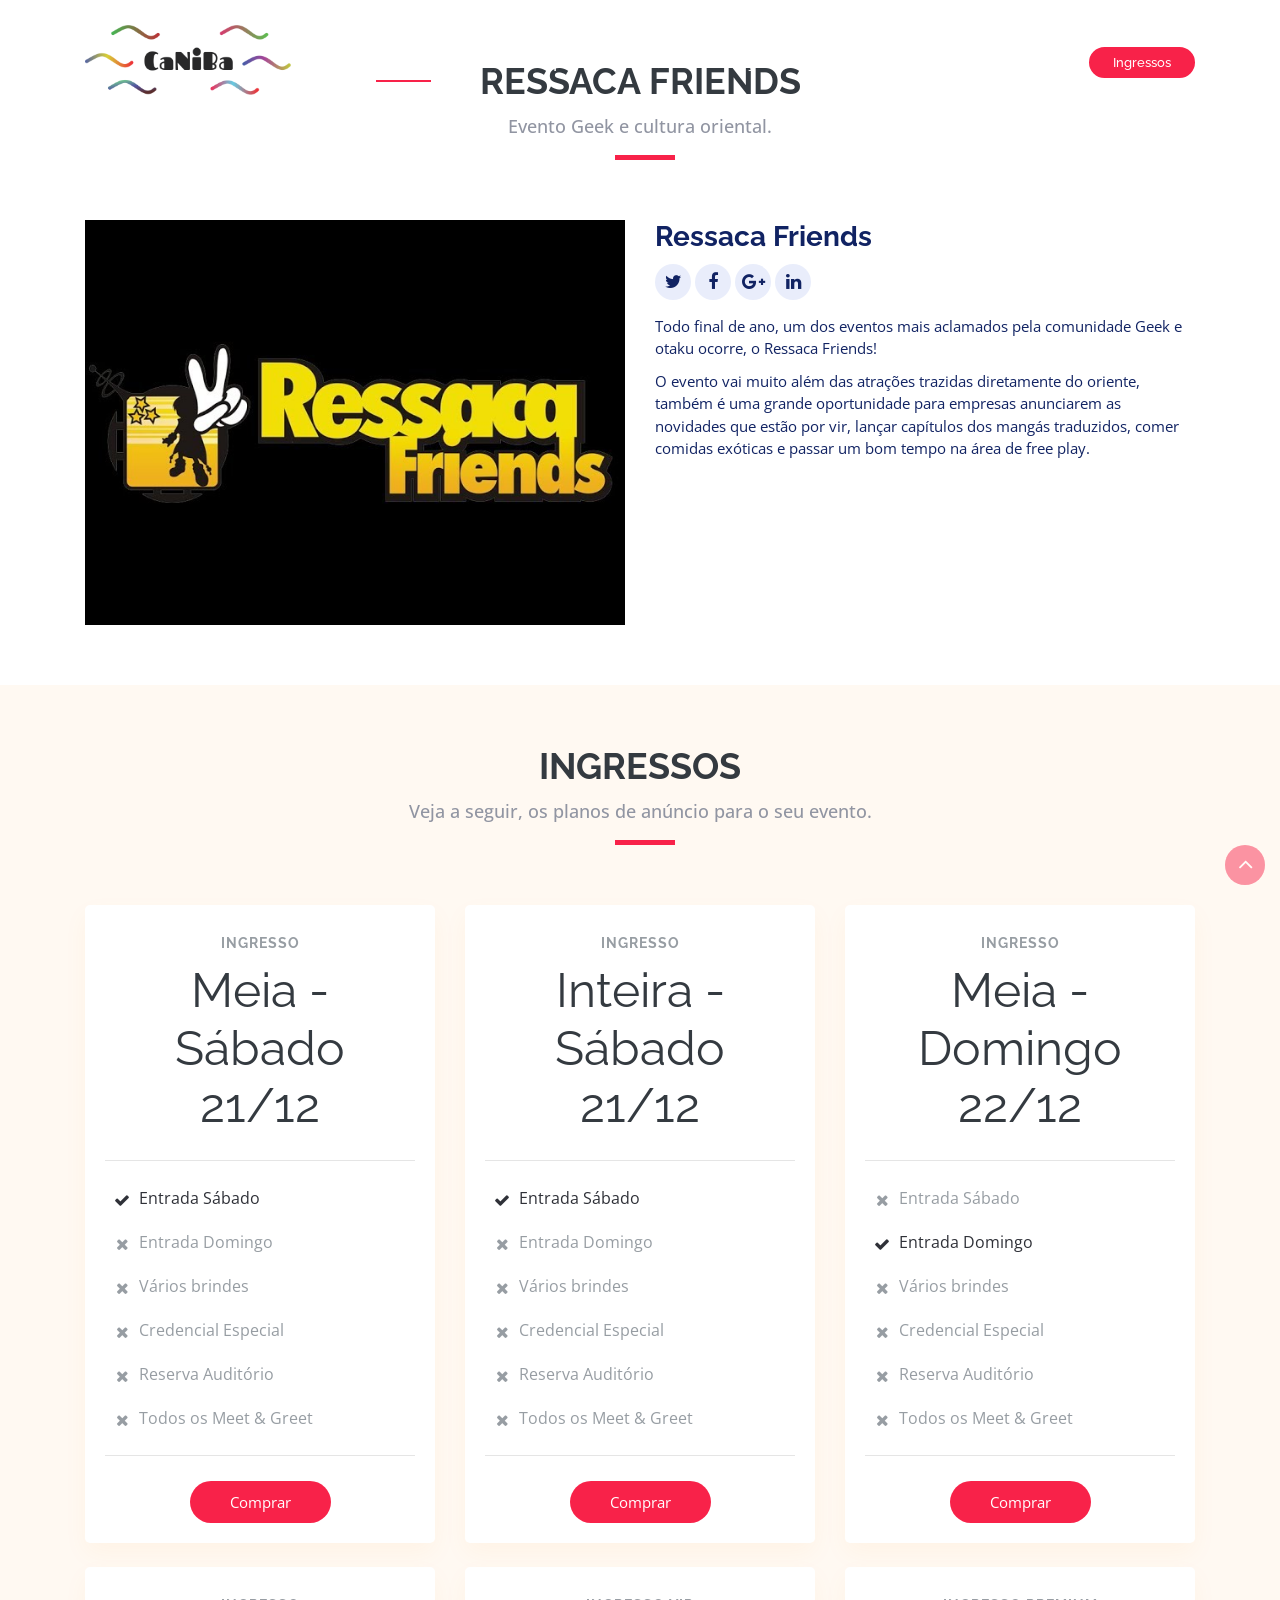
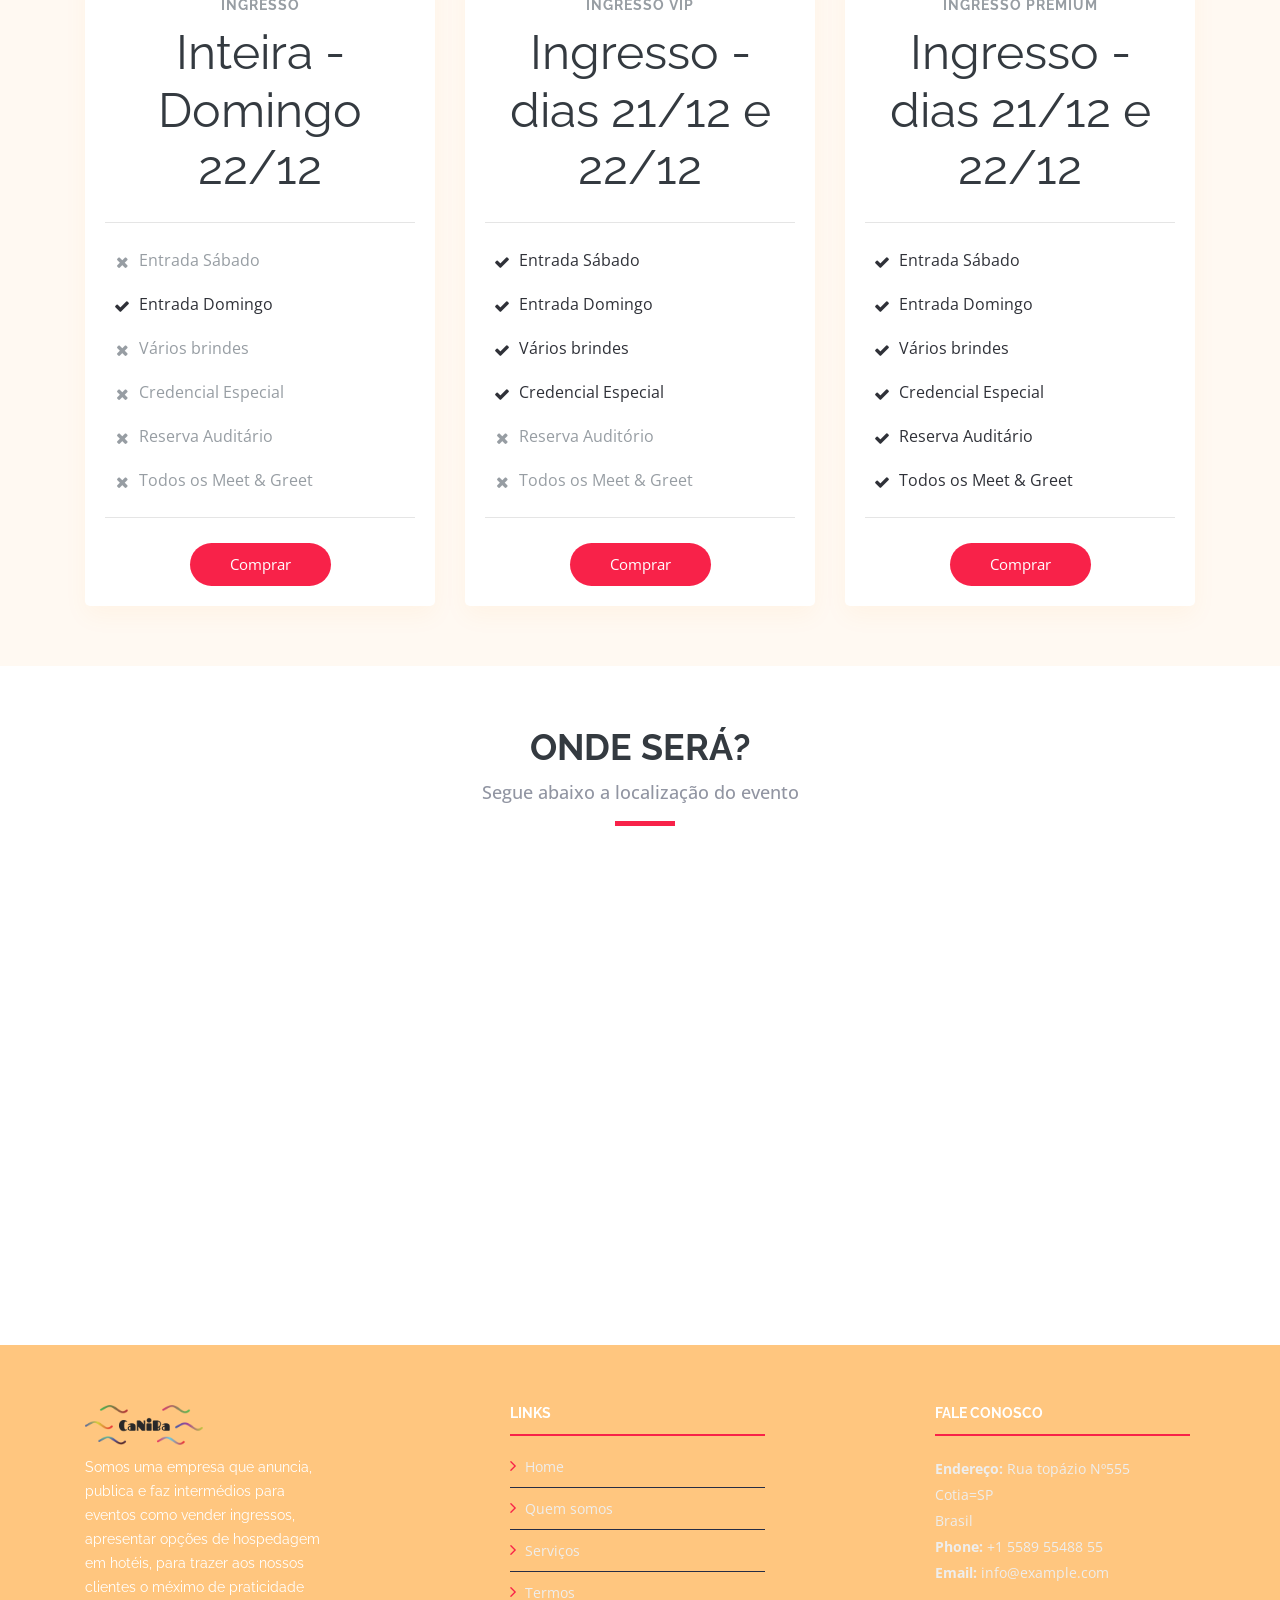
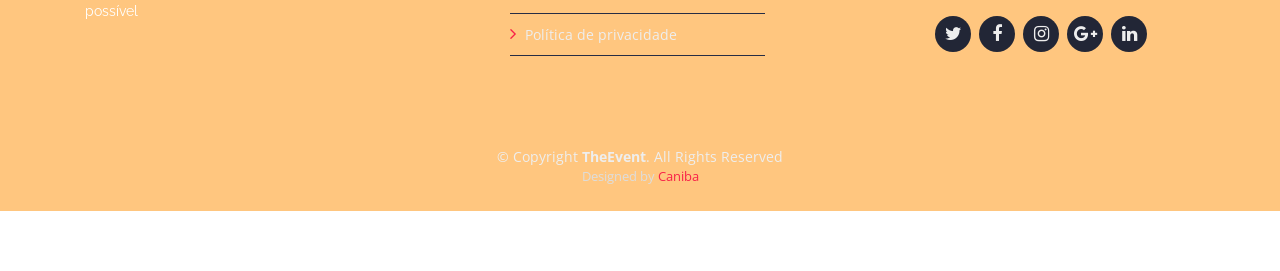
==== CanibaApplicationideia desing/public_html/event1.html @ 3038a6eb "v0.8" ====
<!DOCTYPE html>
<html lang="en">

<head>
    <title>Eventos - Caniba</title>
  <meta content="width=device-width, initial-scale=1.0" name="viewport">
  <meta content="" name="keywords">
  <meta content="" name="description">
  <meta charset="utf-8">
  <!-- Favicons -->
  <link href="img/logo.ico" rel="icon">
  <link href="img/apple-touch-icon.png" rel="apple-touch-icon">

  <!-- Google Fonts -->
  <link href="https://fonts.googleapis.com/css?family=Open+Sans:300,300i,400,400i,700,700i|Raleway:300,400,500,700,800" rel="stylesheet">

  <!-- Bootstrap CSS File -->
  <link href="lib/bootstrap/css/bootstrap.min.css" rel="stylesheet">

  <!-- Libraries CSS Files -->
  <link href="lib/font-awesome/css/font-awesome.min.css" rel="stylesheet">
  <link href="lib/animate/animate.min.css" rel="stylesheet">
  <link href="lib/venobox/venobox.css" rel="stylesheet">
  <link href="lib/owlcarousel/assets/owl.carousel.min.css" rel="stylesheet">

  <!-- Main Stylesheet File -->
  <link href="css/style.css" rel="stylesheet">

  <!-- =======================================================
    Theme Name: TheEvent
    Theme URL: https://bootstrapmade.com/theevent-conference-event-bootstrap-template/
    Author: BootstrapMade.com
    License: https://bootstrapmade.com/license/
  ======================================================= -->
</head>

<body>

  <!--==========================
    Header
  ============================-->
        <header id="header">
            <div class="container">

                <div id="logo" class="pull-left">
                    <!-- Uncomment below if you prefer to use a text logo -->
                    <!-- <h1><a href="#main">C<span>o</span>nf</a></h1>-->
                    <a href="#intro" class="scrollto"><img src="img/logo.png" alt="" title=""></a>
                </div>

                <nav id="nav-menu-container">
                    <ul class="nav-menu">
                        <li class="menu-active"><a href="#intro">Home</a></li>
                        <li><a href="#about">Sobre</a></li>
                        <li><a href="#speakers">Destaques</a></li>
                        <li><a href="#schedule">Calendário</a></li>
                        <li><a href="#venue">Endereço</a></li>
                        <li><a href="#hotels">Hotéis</a></li>
                        <li><a href="#gallery">Galeria</a></li>
                        <li><a href="#supporters">Parcerias</a></li>
                        <li><a href="#contact">Contatos</a></li>
                        <li class="buy-tickets"><a href="#buy-tickets">Ingressos</a></li>
                    </ul>
                </nav><!-- #nav-menu-container -->
            </div>
        </header><!-- #header -->

    <!--==========================
      Speaker Details Section
    ============================-->
    <section id="speakers-details" class="wow fadeIn">
      <div class="container">
        <div class="section-header">
          <h2>Ressaca Friends</h2>
          <p>Evento Geek e cultura oriental.</p>
        </div>

        <div class="row">
          <div class="col-md-6">
            <img src="img/speakers/1.jpg" alt="Speaker 1" class="img-fluid">
          </div>

          <div class="col-md-6">
            <div class="details">
              <h2>Ressaca Friends</h2>
              <div class="social">
                <a href=""><i class="fa fa-twitter"></i></a>
                <a href=""><i class="fa fa-facebook"></i></a>
                <a href=""><i class="fa fa-google-plus"></i></a>
                <a href=""><i class="fa fa-linkedin"></i></a>
              </div>
              <p>Todo final de ano, um dos eventos mais aclamados pela comunidade Geek e otaku ocorre, o Ressaca Friends!</p>
 
              <p>O evento vai muito além das atrações trazidas diretamente do oriente, também é uma grande oportunidade para empresas anunciarem as novidades que estão por vir, lançar capítulos dos mangás traduzidos, comer comidas exóticas e passar um bom tempo na área de free play.</p> 

            </div>
          </div>
          
        </div>
      </div>

    </section>
	            <section id="buy-tickets" class="section-with-bg wow fadeInUp">
                <div class="container">

                    <div class="section-header">
                        <h2>Ingressos</h2>
                        <p>Veja a seguir, os planos de anúncio para o seu evento.</p>
                    </div>

                    <div class="row">
                        <div class="col-lg-4">
                            <div class="card mb-5 mb-lg-0">
                                <div class="card-body">
                                    <h5 class="card-title text-muted text-uppercase text-center">Ingresso</h5>
                                    <h6 class="card-price text-center">Meia - Sábado<br> 21/12</h6>
                                    <hr>
                                    <ul class="fa-ul">
                                        <li><span class="fa-li"><i class="fa fa-check"></i></span>Entrada Sábado</li>
                                        <li class="text-muted"><span class="fa-li"><i class="fa fa-times"></i></span>Entrada Domingo</li>
                                        <li class="text-muted"><span class="fa-li"><i class="fa fa-times"></i></span>Vários brindes</li>
                                        <li class="text-muted"><span class="fa-li"><i class="fa fa-times"></i></span>Credencial Especial</li>
                                        <li class="text-muted"><span class="fa-li"><i class="fa fa-times"></i></span>Reserva Auditório</li>
                                        <li class="text-muted"><span class="fa-li"><i class="fa fa-times"></i></span>Todos os Meet & Greet</li>
                                    </ul>
                                    <hr>
                                    <div class="text-center">
                                        <button type="button" class="btn" data-toggle="modal" data-target="#buy-ticket-modal" data-ticket-type="standard-access">Comprar</button>
                                    </div>
                                </div>
                            </div>
                        </div>
                        <div class="col-lg-4">
                            <div class="card mb-5 mb-lg-0">
                                <div class="card-body">
                                    <h5 class="card-title text-muted text-uppercase text-center">Ingresso</h5>
                                    <h6 class="card-price text-center">Inteira - Sábado<br> 21/12</h6>
                                    <hr>
                                    <ul class="fa-ul">
                                        <li><span class="fa-li"><i class="fa fa-check"></i></span>Entrada Sábado</li>
                                        <li class="text-muted"><span class="fa-li"><i class="fa fa-times"></i></span>Entrada Domingo</li>
                                        <li class="text-muted"><span class="fa-li"><i class="fa fa-times"></i></span>Vários brindes</li>
                                        <li class="text-muted"><span class="fa-li"><i class="fa fa-times"></i></span>Credencial Especial</li>
                                        <li class="text-muted"><span class="fa-li"><i class="fa fa-times"></i></span>Reserva Auditório</li>
                                        <li class="text-muted"><span class="fa-li"><i class="fa fa-times"></i></span>Todos os Meet & Greet</li>
                                    </ul>
                                    <hr>
                                    <div class="text-center">
                                        <button type="button" class="btn" data-toggle="modal" data-target="#buy-ticket-modal" data-ticket-type="pro-access">Comprar</button>
                                    </div>
                                </div>
                            </div>
                        </div>
                        <!-- Pro Tier -->
                        <div class="col-lg-4">
                            <div class="card">
                                <div class="card-body">
                                    <h5 class="card-title text-muted text-uppercase text-center">Ingresso</h5>
                                    <h6 class="card-price text-center">Meia - Domingo 22/12</h6>
                                    <hr>
                                    <ul class="fa-ul">
                                        <li class="text-muted"><span class="fa-li"><i class="fa fa-times"></i></span>Entrada Sábado</li>
                                        <li><span class="fa-li"><i class="fa fa-check"></i></span>Entrada Domingo</li>
                                        <li class="text-muted"><span class="fa-li"><i class="fa fa-times"></i></span>Vários brindes</li>
                                        <li class="text-muted"><span class="fa-li"><i class="fa fa-times"></i></span>Credencial Especial</li>
                                        <li class="text-muted"><span class="fa-li"><i class="fa fa-times"></i></span>Reserva Auditório</li>
                                        <li class="text-muted"><span class="fa-li"><i class="fa fa-times"></i></span>Todos os Meet & Greet</li>
                                    </ul>
                                    <hr>
                                    <div class="text-center">
                                        <button type="button" class="btn" data-toggle="modal" data-target="#buy-ticket-modal" data-ticket-type="premium-access">Comprar</button>
                                    </div>

                                </div>
                            </div>
                        </div>
                    </div>
					<br>
					<div class="row">
                        <div class="col-lg-4">
                            <div class="card mb-5 mb-lg-0">
                                <div class="card-body">
                                    <h5 class="card-title text-muted text-uppercase text-center">Ingresso</h5>
                                    <h6 class="card-price text-center">Inteira - Domingo 22/12</h6>
                                    <hr>
                                    <ul class="fa-ul">
                                        <li class="text-muted"><span class="fa-li"><i class="fa fa-times"></i></span>Entrada Sábado</li>
                                        <li><span class="fa-li"><i class="fa fa-check"></i></span>Entrada Domingo</li>
                                        <li class="text-muted"><span class="fa-li"><i class="fa fa-times"></i></span>Vários brindes</li>
                                        <li class="text-muted"><span class="fa-li"><i class="fa fa-times"></i></span>Credencial Especial</li>
                                        <li class="text-muted"><span class="fa-li"><i class="fa fa-times"></i></span>Reserva Auditário</li>
                                        <li class="text-muted"><span class="fa-li"><i class="fa fa-times"></i></span>Todos os Meet & Greet</li>
                                    </ul>
                                    <hr>
                                    <div class="text-center">
                                        <button type="button" class="btn" data-toggle="modal" data-target="#buy-ticket-modal" data-ticket-type="standard-access1">Comprar</button>
                                    </div>
                                </div>
                            </div>
                        </div>
                        <div class="col-lg-4">
                            <div class="card mb-5 mb-lg-0">
                                <div class="card-body">
                                    <h5 class="card-title text-muted text-uppercase text-center">Ingresso VIP</h5>
                                    <h6 class="card-price text-center">Ingresso - dias 21/12 e 22/12</h6>
                                    <hr>
                                    <ul class="fa-ul">
                                        <li><span class="fa-li"><i class="fa fa-check"></i></span>Entrada Sábado</li>
                                        <li><span class="fa-li"><i class="fa fa-check"></i></span>Entrada Domingo</li>
                                        <li><span class="fa-li"><i class="fa fa-check"></i></span>Vários brindes</li>
                                        <li><span class="fa-li"><i class="fa fa-check"></i></span>Credencial Especial</li>
                                        <li class="text-muted"><span class="fa-li"><i class="fa fa-times"></i></span>Reserva Auditório</li>
                                        <li class="text-muted"><span class="fa-li"><i class="fa fa-times"></i></span>Todos os Meet & Greet</li>
										
                                    </ul>
                                    <hr>
                                    <div class="text-center">
                                        <button type="button" class="btn" data-toggle="modal" data-target="#buy-ticket-modal" data-ticket-type="pro-access1">Comprar</button>
                                    </div>
                                </div>
                            </div>
                        </div>
                        <!-- Pro Tier -->
                        <div class="col-lg-4">
                            <div class="card">
                                <div class="card-body">
                                    <h5 class="card-title text-muted text-uppercase text-center">Ingresso Premium</h5>
                                    <h6 class="card-price text-center">Ingresso - dias 21/12 e 22/12</h6>
                                    <hr>
                                    <ul class="fa-ul">
                                        <li><span class="fa-li"><i class="fa fa-check"></i></span>Entrada Sábado</li>
                                        <li><span class="fa-li"><i class="fa fa-check"></i></span>Entrada Domingo</li>
                                        <li><span class="fa-li"><i class="fa fa-check"></i></span>Vários brindes</li>
                                        <li><span class="fa-li"><i class="fa fa-check"></i></span>Credencial Especial</li>
                                        <li><span class="fa-li"><i class="fa fa-check"></i></span>Reserva Auditário</li>
                                        <li><span class="fa-li"><i class="fa fa-check"></i></span>Todos os Meet & Greet</li>
                                    </ul>
                                    <hr>
                                    <div class="text-center">
                                        <button type="button" class="btn" data-toggle="modal" data-target="#buy-ticket-modal" data-ticket-type="premium-access1">Comprar</button>
                                    </div>

                                </div>
                            </div>
                        </div>
                    </div>


                </div>

                <!-- Modal Order Form -->
                <div id="buy-ticket-modal" class="modal fade">
                    <div class="modal-dialog" role="document">
                        <div class="modal-content">
                            <div class="modal-header">
                                <h4 class="modal-title">Ingressos</h4>
                                <button type="button" class="close" data-dismiss="modal" aria-label="Close">
                                    <span aria-hidden="true">&times;</span>
                                </button>
                            </div>
                            <div class="modal-body">
                                <form method="POST" action="#">
                                    <div class="form-group">
                                        <input type="text" class="form-control" name="your-name" placeholder="Nome Completo">
                                    </div>
                                    <div class="form-group">
                                        <input type="text" class="form-control" name="your-email" placeholder="Email">
                                    </div>
                                    <div class="form-group">
                                        <select id="ticket-type" name="-- Selecione qual ingresso ir� comprar --" class="form-control" > 
                                            <option value="">-- Selecione qual ingresso irá comprar --</option>
                                            <option value="standard-access">Meia entrada sábado - RS60,00</option>
                                            <option value="pro-access">Meia entrada Domingo - RS60,00</option>
                                            <option value="premium-access">Inteira sábado - R$120,00</option>
                                            <option value="standard-access1">Inteira domingo - R$120,00</option>
                                            <option value="pro-access1">Ingresso VIP - R$200,00</option>
                                            <option value="premium-access1">Ingresso premium - R$1000,00</option>
                                        </select>
                                    </div>
                                    <div class="text-center">
                                        <button type="submit" class="btn">Comprar</button>
                                    </div>
                                </form>
                            </div>
                        </div><!-- /.modal-content -->
                    </div><!-- /.modal-dialog -->
                </div><!-- /.modal -->

            </section>

            <section id="venue" class="wow fadeInUp">

                <div class="container-fluid">

                    <div class="section-header">
                        <h2>Onde será?</h2>
                        <p>Segue abaixo a localização do evento</p>
                    </div>
                            <center>
							<iframe src="https://www.google.com/maps/embed?pb=!1m18!1m12!1m3!1d12305.93652582861!2d-46.66060637596388!3d-23.511747380110076!2m3!1f0!2f0!3f0!3m2!1i1024!2i768!4f13.1!3m3!1m2!1s0x94cef7f63fc2b1c7%3A0x63c9c4da57b73508!2sPRO%20MAGNO%20Centro%20de%20Eventos!5e0!3m2!1spt-BR!2sbr!4v1572249467599!5m2!1spt-BR!2sbr" width="600" height="450" frameborder="0" style="border:0;" allowfullscreen=""></iframe>
							</center>
						</div>
                </div>

  </main>


  <!--==========================
    Footer
  ============================-->
<footer id="footer">
            <div class="footer-top">
                <div class="container">
                    <div class="row">

                        <div class="col-lg-3 col-md-6 footer-info">
                            <img src="img/logo.png" alt="TheEvenet">
                            <p>Somos uma empresa que anuncia,<br> publica e faz intermédios para<br> eventos como vender ingressos,<br> apresentar opções de hospedagem<br> em hotéis, para trazer aos nossos<br> clientes o méximo de praticidade possível</p>
                        </div>

                        <div class="col-lg-3 col-md-6 footer-links">
                            <h4>Links</h4>
                            <ul>
                                <li><i class="fa fa-angle-right"></i> <a href="#">Home</a></li>
                                <li><i class="fa fa-angle-right"></i> <a href="#">Quem somos</a></li>
                                <li><i class="fa fa-angle-right"></i> <a href="#">Serviços</a></li>
                                <li><i class="fa fa-angle-right"></i> <a href="#">Termos</a></li>
                                <li><i class="fa fa-angle-right"></i> <a href="#">Política de privacidade</a></li>
                            </ul>
                        </div>

                        <div class="col-lg-3 col-md-6 footer-contact">
                            <h4>Fale conosco</h4>
                            <p>
                                <strong>Endereço:</strong> Rua topázio Nº555 <br>
                                Cotia=SP<br>
                                Brasil <br>
                                <strong>Phone:</strong> +1 5589 55488 55<br>
                                <strong>Email:</strong> info@example.com<br>
                            </p>

                            <div class="social-links">
                                <a href="#" class="twitter"><i class="fa fa-twitter"></i></a>
                                <a href="#" class="facebook"><i class="fa fa-facebook"></i></a>
                                <a href="#" class="instagram"><i class="fa fa-instagram"></i></a>
                                <a href="#" class="google-plus"><i class="fa fa-google-plus"></i></a>
                                <a href="#" class="linkedin"><i class="fa fa-linkedin"></i></a>
                            </div>

                        </div>

                    </div>
                </div>
            </div>

            <div class="container">
                <div class="copyright">
                    &copy; Copyright <strong>TheEvent</strong>. All Rights Reserved
                </div>
                <div class="credits">
                    <!--
                      All the links in the footer should remain intact.
                      You can delete the links only if you purchased the pro version.
                      Licensing information: https://bootstrapmade.com/license/
                      Purchase the pro version with working PHP/AJAX contact form: https://bootstrapmade.com/buy/?theme=TheEvent
                    -->
                    Designed by <a href="https://bootstrapmade.com/">Caniba</a>
                </div>
            </div>
        </footer><!-- #footer -->

        <a href="#" class="back-to-top"><i class="fa fa-angle-up"></i></a>

  <a href="#" class="back-to-top"><i class="fa fa-angle-up"></i></a>

  <!-- JavaScript Libraries -->
  <script src="lib/jquery/jquery.min.js"></script>
  <script src="lib/jquery/jquery-migrate.min.js"></script>
  <script src="lib/bootstrap/js/bootstrap.bundle.min.js"></script>
  <script src="lib/easing/easing.min.js"></script>
  <script src="lib/superfish/hoverIntent.js"></script>
  <script src="lib/superfish/superfish.min.js"></script>
  <script src="lib/wow/wow.min.js"></script>
  <script src="lib/venobox/venobox.min.js"></script>
  <script src="lib/owlcarousel/owl.carousel.min.js"></script>

  <!-- Contact Form JavaScript File -->
  <script src="contactform/contactform.js"></script>

  <!-- Template Main Javascript File -->
  <script src="js/main.js"></script>
</body>

</html>
---- CanibaApplicationideia desing/public_html/css/style.css ----
/*
  Theme Name: TheEvent
  Theme URL: https://bootstrapmade.com/theevent-conference-event-bootstrap-template/
  Author: BootstrapMade.com
  License: https://bootstrapmade.com/license/
*/

/*--------------------------------------------------------------
# General
--------------------------------------------------------------*/

body {
  background: #fff;
  color: #2f3138;
  font-family: "Open Sans", sans-serif;
}

a {
  color: #f82249;
  transition: 0.5s;
}

a:hover,
a:active,
a:focus {
  color: #f8234a;
  outline: none;
  text-decoration: none;
}

p {
  padding: 0;
  margin: 0 0 30px 0;
}

h1,
h2,
h3,
h4,
h5,
h6 {
  font-family: "Raleway", sans-serif;
  font-weight: 400;
  margin: 0 0 20px 0;
  padding: 0;
  color: #343a40;
}

.main-page {
  margin-top: 70px;
}

.wow {
  visibility: hidden;
}

/* Prelaoder */

#preloader {
  position: fixed;
  left: 0;
  top: 0;
  z-index: 999;
  width: 100%;
  height: 100%;
  overflow: visible;
  background: #fff url("../img/preloader.svg") no-repeat center center;
}

/* Back to top button */

.back-to-top {
  position: fixed;
  display: none;
  background: #f82249;
  color: #fff;
  width: 40px;
  height: 40px;
  text-align: center;
  border-radius: 50px;
  right: 15px;
  bottom: 15px;
  transition: background 0.5s ease-in-out;
}

.back-to-top i {
  font-size: 24px;
  padding-top: 6px;
}

.back-to-top:focus {
  background: #e0072f;
  color: #fff;
  outline: none;
}

.back-to-top:hover {
  background: #e0072f;
  color: #fff;
}

/* Sections Header
--------------------------------*/

.section-header {
  margin-bottom: 60px;
  position: relative;
  padding-bottom: 20px;
}

.section-header::before {
  content: '';
  position: absolute;
  display: block;
  width: 60px;
  height: 5px;
  background: #f82249;
  bottom: 0;
  left: calc(50% - 25px);
}

.section-header h2 {
  font-size: 36px;
  text-transform: uppercase;
  text-align: center;
  font-weight: 700;
  margin-bottom: 10px;
}

.section-header p {
  text-align: center;
  padding: 0;
  margin: 0;
  font-size: 18px;
  font-weight: 500;
  color: #9195a2;
}

.section-with-bg {
  background-color: rgba(255, 141, 0, 0.05);
}

/*--------------------------------------------------------------
# Header
--------------------------------------------------------------*/

#header {
  height: 90px;
  padding: 25px 0;
  position: fixed;
  left: 0;
  top: 0;
  right: 0;
  transition: all 0.5s;
  z-index: 997;
}

#header.header-scrolled,
#header.header-fixed {
  background: rgba(255, 141, 0, 0.5);
  height: 110px;
  padding: 15px 0;
  transition: all 0.5s;
}

#header #logo h1 {
  font-size: 36px;
  margin: 0;
  padding: 6px 0;
  line-height: 1;
  font-family: "Raleway", sans-serif;
  font-weight: 700;
  letter-spacing: 3px;
  text-transform: uppercase;
}

#header #logo h1 span {
  color: #f82249;
}

#header #logo h1 a,
#header #logo h1 a:hover {
  color: #fff;
}

#header #logo img {
  padding: 0;
  margin: 0;
  max-height: 70px;
}

/*--------------------------------------------------------------
# Navigation Menu
--------------------------------------------------------------*/

/* Nav Menu Essentials */

.nav-menu,
.nav-menu * {
  margin: 0;
  padding: 0;
  list-style: none;
}

.nav-menu ul {
  position: absolute;
  display: none;
  top: 100%;
  left: 0;
  z-index: 99;
}

.nav-menu li {
  position: relative;
  white-space: nowrap;
}

.nav-menu > li {
  float: left;
}

.nav-menu li:hover > ul,
.nav-menu li.sfHover > ul {
  display: block;
}

.nav-menu ul ul {
  top: 0;
  left: 100%;
}

.nav-menu ul li {
  min-width: 180px;
}

/* Nav Menu Arrows */

.sf-arrows .sf-with-ul {
  padding-right: 30px;
}

.sf-arrows .sf-with-ul:after {
  content: "\f107";
  position: absolute;
  right: 15px;
  font-family: FontAwesome;
  font-style: normal;
  font-weight: normal;
}

.sf-arrows ul .sf-with-ul:after {
  content: "\f105";
}

/* Nav Meu Container */

#nav-menu-container {
  float: right;
  margin: 0;
  margin-top: 20px;
}

/* Nav Meu Styling */

.nav-menu a {
  padding: 8px;
  text-decoration: none;
  display: inline-block;
  color: white;
  font-family: "Raleway", sans-serif;
  font-weight: 600;
  font-size: 14px;
  outline: none;
}

.nav-menu .menu-active a,
.nav-menu a:hover {
  color: #fff;
}

.nav-menu > li {
  margin-left: 8px;
}

.nav-menu > li > a:before {
  content: "";
  position: absolute;
  width: 0;
  height: 2px;
  bottom: 0;
  left: 0;
  background-color: #f82249;
  visibility: hidden;
  transition: all 0.3s ease-in-out 0s;
}

.nav-menu a:hover:before,
.nav-menu li:hover > a:before,
.nav-menu .menu-active > a:before {
  visibility: visible;
  width: 100%;
}

.nav-menu li.buy-tickets a {
  color: #fff;
  background: #f82249;
  padding: 7px 22px;
  border-radius: 50px;
  border: 2px solid #f82249;
  transition: all ease-in-out 0.3s;
  font-weight: 500;
  margin-left: 8px;
  margin-top: 2px;
  line-height: 1;
  font-size: 13px;
}

.nav-menu li.buy-tickets a:hover {
  background: none;
}

.nav-menu li.buy-tickets:hover a:before,
.nav-menu li.buy-tickets.menu-active a:before {
  visibility: hidden;
}

.nav-menu ul {
  margin: 4px 0 0 0;
  padding: 10px;
  box-shadow: 0px 0px 30px rgba(127, 137, 161, 0.25);
  background: #fff;
  border-radius: 3px;
}

.nav-menu ul li {
  transition: 0.3s;
}

.nav-menu ul li a {
  padding: 10px;
  color: #060c22;
  transition: 0.3s;
  display: block;
  font-size: 13px;
  text-transform: none;
  border-radius: 3px;
}

.nav-menu ul li:hover > a {
  background: #f82249;
  color: #fff;
}

.nav-menu ul ul {
  margin: 0;
}

/* Mobile Nav Toggle */

#mobile-nav-toggle {
  position: fixed;
  right: 0;
  top: 0;
  z-index: 999;
  margin: 15px 15px 0 0;
  border: 0;
  background: none;
  font-size: 24px;
  display: none;
  transition: all 0.4s;
  outline: none;
  cursor: pointer;
}

#mobile-nav-toggle i {
  color: #fff;
}

/* Mobile Nav Styling */

#mobile-nav {
  position: fixed;
  top: 0;
  padding-top: 18px;
  bottom: 0;
  z-index: 998;
  background: rgba(6, 12, 34, 0.9);
  left: -260px;
  width: 260px;
  overflow-y: auto;
  transition: 0.4s;
}

#mobile-nav ul {
  padding: 0;
  margin: 0;
  list-style: none;
}

#mobile-nav ul li {
  position: relative;
}

#mobile-nav ul li a {
  color: #fff;
  font-size: 17px;
  overflow: hidden;
  padding: 10px 22px 10px 15px;
  position: relative;
  text-decoration: none;
  width: 100%;
  display: block;
  outline: none;
}

#mobile-nav ul li a:hover {
  color: #f82249;
}

#mobile-nav ul li li {
  padding-left: 30px;
}

#mobile-nav ul .menu-has-children i {
  position: absolute;
  right: 0;
  z-index: 99;
  padding: 15px;
  cursor: pointer;
  color: #fff;
}

#mobile-nav ul .menu-has-children i.fa-chevron-up {
  color: #f82249;
}

#mobile-nav ul .menu-item-active {
  color: #f82249;
}

#mobile-body-overly {
  width: 100%;
  height: 100%;
  z-index: 997;
  top: 0;
  left: 0;
  position: fixed;
  background: rgba(6, 12, 34, 0.8);
  display: none;
}

/* Mobile Nav body classes */

body.mobile-nav-active {
  overflow: hidden;
}

body.mobile-nav-active #mobile-nav {
  left: 0;
}

body.mobile-nav-active #mobile-nav-toggle {
  color: #fff;
}

/*--------------------------------------------------------------
# Intro Section
--------------------------------------------------------------*/

#intro {
  width: 100%;
  height: 100vh;
  //background: url(../img/intro-bg.jpg) top center; 
  background-size: cover;
  overflow: hidden;
  position: relative;
}

#intro:before {
  content: "";
  background: rgba(6, 12, 34, 0.8);
  position: absolute;
  bottom: 0;
  top: 0;
  left: 0;
  right: 0;
}

#intro .intro-container {
  position: absolute;
  bottom: 0;
  left: 0;
  top: 90px;
  right: 0;
  display: -webkit-box;
  display: -ms-flexbox;
  display: flex;
  -webkit-box-pack: center;
  -ms-flex-pack: center;
  justify-content: center;
  -webkit-box-align: center;
  -ms-flex-align: center;
  align-items: center;
  -webkit-box-orient: vertical;
  -webkit-box-direction: normal;
  -ms-flex-direction: column;
  flex-direction: column;
  text-align: center;
  padding: 0 15px;
}

#intro h1 {
  color: #fff;
  font-family: "Raleway", sans-serif;
  font-size: 56px;
  font-weight: 600;
  text-transform: uppercase;
}

#intro h1 span {
  color: #f82249;
}

#intro p {
  color: #ebebeb;
  font-weight: 700;
  font-size: 20px;
}

#intro .play-btn {
  width: 94px;
  height: 94px;
  background: radial-gradient(#f82249 50%, rgba(101, 111, 150, 0.15) 52%);
  border-radius: 50%;
  display: block;
  position: relative;
  overflow: hidden;
}

#intro .play-btn::after {
  content: '';
  position: absolute;
  left: 50%;
  top: 50%;
  -webkit-transform: translateX(-40%) translateY(-50%);
  transform: translateX(-40%) translateY(-50%);
  width: 0;
  height: 0;
  border-top: 10px solid transparent;
  border-bottom: 10px solid transparent;
  border-left: 15px solid #fff;
  z-index: 100;
  transition: all 400ms cubic-bezier(0.55, 0.055, 0.675, 0.19);
}

#intro .play-btn:before {
  content: '';
  position: absolute;
  width: 120px;
  height: 120px;
  -webkit-animation-delay: 0s;
  animation-delay: 0s;
  -webkit-animation: pulsate-btn 2s;
  animation: pulsate-btn 2s;
  -webkit-animation-direction: forwards;
  animation-direction: forwards;
  -webkit-animation-iteration-count: infinite;
  animation-iteration-count: infinite;
  -webkit-animation-timing-function: steps;
  animation-timing-function: steps;
  opacity: 1;
  border-radius: 50%;
  border: 2px solid rgba(163, 163, 163, 0.4);
  top: -15%;
  left: -15%;
  background: rgba(198, 16, 0, 0);
}

#intro .play-btn:hover::after {
  border-left: 15px solid #f82249;
  -webkit-transform: scale(20);
  transform: scale(20);
}

#intro .play-btn:hover::before {
  content: '';
  position: absolute;
  left: 50%;
  top: 50%;
  -webkit-transform: translateX(-40%) translateY(-50%);
  transform: translateX(-40%) translateY(-50%);
  width: 0;
  height: 0;
  border: none;
  border-top: 10px solid transparent;
  border-bottom: 10px solid transparent;
  border-left: 15px solid #fff;
  z-index: 200;
  -webkit-animation: none;
  animation: none;
  border-radius: 0;
}

#intro .about-btn {
  font-family: "Raleway", sans-serif;
  font-weight: 500;
  font-size: 14px;
  letter-spacing: 1px;
  display: inline-block;
  padding: 12px 32px;
  border-radius: 50px;
  transition: 0.5s;
  line-height: 1;
  margin: 10px;
  color: #fff;
  -webkit-animation-delay: 0.8s;
  animation-delay: 0.8s;
  border: 2px solid #f82249;
}

#intro .about-btn:hover {
  background: #f82249;
  color: #fff;
}

@-webkit-keyframes pulsate-btn {
  0% {
    -webkit-transform: scale(0.6, 0.6);
    transform: scale(0.6, 0.6);
    opacity: 1;
  }

  100% {
    -webkit-transform: scale(1, 1);
    transform: scale(1, 1);
    opacity: 0;
  }
}

@keyframes pulsate-btn {
  0% {
    -webkit-transform: scale(0.6, 0.6);
    transform: scale(0.6, 0.6);
    opacity: 1;
  }

  100% {
    -webkit-transform: scale(1, 1);
    transform: scale(1, 1);
    opacity: 0;
  }
}

/*--------------------------------------------------------------
# About Section
--------------------------------------------------------------*/

#about {
  background: url("../img/about-bg.jpg");
  background-size: cover;
  overflow: hidden;
  position: relative;
  color: #fff;
  padding: 60px 0 40px 0;
}

#about:before {
  content: "";
  background:rgba(255, 141, 0, 0.5);
  position: absolute;
  bottom: 0;
  top: 0;
  left: 0;
  right: 0;
}

#about h2 {
  font-size: 36px;
  font-weight: bold;
  margin-bottom: 10px;
  color: #fff;
}

#about h3 {
  font-size: 18px;
  font-weight: bold;
  text-transform: uppercase;
  margin-bottom: 10px;
  color: #fff;
}

#about p {
  font-size: 14px;
  margin-bottom: 20px;
  color: #fff;
}

/*--------------------------------------------------------------
# Speakers Section
--------------------------------------------------------------*/

#speakers {
  padding: 60px 0 30px 0;
}

#speakers .speaker {
  position: relative;
  overflow: hidden;
  margin-bottom: 30px;
}

#speakers .speaker .details {
  background:rgba(255, 141, 0, 0.5);
  position: absolute;
  left: 0;
  bottom: -30px;
  right: 0;
  text-align: center;
  padding-top: 10px;
  transition: all 300ms cubic-bezier(0.645, 0.045, 0.355, 1);
}

#speakers .speaker .details h3 {
  color: #fff;
  font-size: 22px;
  font-weight: 600;
  margin-bottom: 5px;
}

#speakers .speaker .details p {
  color: #fff;
  font-size: 15px;
  margin-bottom: 10px;
  font-style: italic;
}

#speakers .speaker .details .social {
  height: 30px;
}

#speakers .speaker .details a {
  color: #fff;
}

#speakers .speaker .details a:hover {
  color: #f82249;
}

#speakers .speaker:hover .details {
  bottom: 0;
}

#speakers-details {
  padding: 60px 0;
}

#speakers-details .details h2 {
  color: #112363;
  font-size: 28px;
  font-weight: 700;
  margin-bottom: 10px;
}

#speakers-details .details .social {
  margin-bottom: 15px;
}

#speakers-details .details .social a {
  background: #e9edfb;
  color: #112363;
  line-height: 1;
  display: inline-block;
  text-align: center;
  border-radius: 50%;
  width: 36px;
  height: 36px;
  padding-top: 9px;
}

#speakers-details .details .social a:hover {
  background: #f82249;
  color: #fff;
}

#speakers-details .details .social a i {
  font-size: 18px;
}

#speakers-details .details p {
  color: #112363;
  font-size: 15px;
  margin-bottom: 10px;
}

/*--------------------------------------------------------------
# Schedule Section
--------------------------------------------------------------*/

#schedule {
  padding: 60px 0 60px 0;
}

#schedule .nav-tabs {
  text-align: center;
  margin: auto;
  display: block;
  border-bottom: 0;
  margin-bottom: 30px;
}

#schedule .nav-tabs li {
  display: inline-block;
  margin-bottom: 0;
}

#schedule .nav-tabs a {
  border: none;
  border-radius: 50px;
  font-weight: 600;
  background-color: rgba(255, 141, 0, 0.5);
  color: #fff;
  padding: 10px 100px;
}

#schedule .nav-tabs a.active {
  background-color: #f82249;
  color: #fff;
}

#schedule .sub-heading {
  text-align: center;
  font-size: 18px;
  font-style: italic;
  margin: 0 auto 30px auto;
}

#schedule .tab-pane {
  transition: ease-in-out .2s;
}

#schedule .schedule-item {
  border-bottom: 1px solid #cad4f6;
  padding-top: 15px;
  padding-bottom: 15px;
  transition: background-color ease-in-out 0.3s;
}

#schedule .schedule-item:hover {
  background-color: #fff;
}

#schedule .schedule-item time {
  padding-bottom: 5px;
  display: inline-block;
}

#schedule .schedule-item .speaker {
  width: 60px;
  height: 60px;
  overflow: hidden;
  border-radius: 50%;
  float: left;
  margin: 0 10px 10px 0;
}

#schedule .schedule-item .speaker img {
  height: 100%;
  -webkit-transform: translateX(-50%);
  transform: translateX(-50%);
  margin-left: 50%;
  transition: all ease-in-out 0.3s;
}

#schedule .schedule-item h4 {
  font-size: 18px;
  font-weight: 600;
  margin-bottom: 5px;
}

#schedule .schedule-item h4 span {
  font-style: italic;
  color: #19328e;
  font-weight: normal;
  font-size: 16px;
}

#schedule .schedule-item p {
  font-style: italic;
  color: #152b79;
  margin-bottom: 0;
}

/*--------------------------------------------------------------
# Venue Section
--------------------------------------------------------------*/

#venue {
  padding: 60px 0;
}

#venue .container-fluid {
  margin-bottom: 3px;
}

#venue .venue-map iframe {
  width: 100%;
  height: 100%;
  min-height: 300px;
}

#venue .venue-info {
  background: url("../img/venue-info-bg.jpg") top center no-repeat;
  background-size: cover;
  position: relative;
  padding-top: 60px;
  padding-bottom: 60px;
}

#venue .venue-info:before {
  content: "";
  background: #f8224966;
  position: absolute;
  bottom: 0;
  top: 0;
  left: 0;
  right: 0;
}

#venue .venue-info h3 {
  font-size: 36px;
  font-weight: 700;
  color: #fff;
}

#venue .venue-info p {
  color: #fff;
  margin-bottom: 0;
}

#venue .venue-gallery-container {
  padding-right: 12px;
}

#venue .venue-gallery {
  overflow: hidden;
  border-right: 3px solid #fff;
  border-bottom: 3px solid #fff;
}

#venue .venue-gallery img {
  transition: all ease-in-out 0.4s;
}

#venue .venue-gallery:hover img {
  -webkit-transform: scale(1.1);
  transform: scale(1.1);
}

/*--------------------------------------------------------------
# Hotels Section
--------------------------------------------------------------*/

#hotels {
  padding: 60px 0;
}

#hotels .hotel {
  border: 1px solid #e0e5fa;
  background: #fff;
  margin-bottom: 30px;
}

#hotels .hotel:hover .hotel-img img {
  -webkit-transform: scale(1.1);
  transform: scale(1.1);
}

#hotels .hotel-img {
  overflow: hidden;
  margin-bottom: 15px;
}

#hotels .hotel-img img {
  transition: 0.3s ease-in-out;
}

#hotels h3 {
  font-weight: 600;
  font-size: 20px;
  margin-bottom: 5px;
  padding: 0 20px;
}

#hotels a {
  color: #152b79;
}

#hotels a:hover {
  color: #f82249;
}

#hotels .stars {
  padding: 0 20px;
  margin-bottom: 5px;
}

#hotels .stars i {
  color: #ffc31d;
}

#hotels p {
  padding: 0 20px;
  margin-bottom: 20px;
  color: #060c22;
  font-style: italic;
  font-size: 15px;
}

/*--------------------------------------------------------------
# Gallery Section
--------------------------------------------------------------*/

#gallery {
  padding: 60px;
  overflow: hidden;
}

#gallery .owl-nav,
#gallery .owl-dots {
  margin-top: 25px;
  text-align: center;
}

#gallery .owl-item {
  border-left: 2px solid #fff;
  border-right: 2px solid #fff;
}

#gallery .owl-dot {
  display: inline-block;
  margin: 0 5px;
  width: 12px;
  height: 12px;
  border-radius: 50%;
  background-color: #ddd;
}

#gallery .owl-dot.active {
  background-color: #f82249;
}

#gallery .gallery-carousel .owl-stage-outer {
  overflow: visible;
}

#gallery .gallery-carousel .center {
  border: 6px solid #f82249;
  margin: -10px;
  box-sizing: content-box;
  padding: 4px;
  background: #fff;
  z-index: 1;
}

/*--------------------------------------------------------------
# supporters Section
--------------------------------------------------------------*/

#supporters {
  padding: 60px 0;
}

#supporters .supporters-wrap {
  border-top: 1px solid #e0e5fa;
  border-left: 1px solid #e0e5fa;
  margin-bottom: 30px;
}

#supporters .supporter-logo {
  padding: 30px;
  display: -webkit-box;
  display: -ms-flexbox;
  display: flex;
  -webkit-box-pack: center;
  -ms-flex-pack: center;
  justify-content: center;
  -webkit-box-align: center;
  -ms-flex-align: center;
  align-items: center;
  border-right: 1px solid #e0e5fa;
  border-bottom: 1px solid #e0e5fa;
  overflow: hidden;
  background: rgba(255, 255, 255, 0.5);
  height: 160px;
}

#supporters .supporter-logo:hover img {
  -webkit-transform: scale(1.2);
  transform: scale(1.2);
}

#supporters img {
  transition: all 0.4s ease-in-out;
}

/*--------------------------------------------------------------
# F.A.Q Section
--------------------------------------------------------------*/

#faq {
  padding: 60px 0;
}

#faq #faq-list {
  padding: 0;
  list-style: none;
}

#faq #faq-list li {
  border-bottom: 1px solid #ddd;
}

#faq #faq-list a {
  padding: 18px 0;
  display: block;
  position: relative;
  font-family: "Raleway", sans-serif;
  font-size: 16px;
  line-height: 24px;
  font-weight: 600;
  padding-right: 20px;
}

#faq #faq-list i {
  font-size: 24px;
  position: absolute;
  right: 0;
  top: 16px;
}

#faq #faq-list p {
  margin-bottom: 20px;
}

#faq #faq-list a.collapse {
  color: #f82249;
}

#faq #faq-list a.collapsed {
  color: #000;
}

#faq #faq-list a.collapsed i::before {
  content: "\f055" !important;
}

/*--------------------------------------------------------------
# Subscribe Section
--------------------------------------------------------------*/

#subscribe {
  padding: 60px;
  background: url(../img/subscribe-bg.jpg) center center no-repeat;
  background-size: cover;
  overflow: hidden;
  position: relative;
}

#subscribe:before {
  content: "";
  background: rgba(255, 141, 0, 0.5);
  position: absolute;
  bottom: 0;
  top: 0;
  left: 0;
  right: 0;
}

#subscribe .section-header h2,
#subscribe p {
  color: #fff;
}

#subscribe input {
  background: #fff;
  color: #060c22;
  border: 0;
  outline: none;
  margin: 0;
  padding: 9px 20px;
  border-radius: 50px;
  font-size: 14px;
}

#subscribe button {
  border: 0;
  padding: 9px 25px;
  cursor: pointer;
  background: #f82249;
  color: #fff;
  transition: all 0.3s ease;
  outline: none;
  font-size: 14px;
  border-radius: 50px;
}

#subscribe button:hover {
  background: #e0072f;
}

/*--------------------------------------------------------------
# Buy Tickets Section
--------------------------------------------------------------*/

#buy-tickets {
  padding: 60px 0;
}

#buy-tickets .card {
  border: none;
  border-radius: 5px;
  transition: all  0.3s ease-in-out;
  box-shadow: 0 10px 25px 0 rgba(255, 141, 0, 0.05);
}

#buy-tickets .card:hover {
  box-shadow: 0 10px 35px 0 rgba(255, 141, 0, 0.05);
}

#buy-tickets .card hr {
  margin: 25px 0;
}

#buy-tickets .card .card-title {
  margin: 10px 0;
  font-size: 14px;
  letter-spacing: 1px;
  font-weight: bold;
}

#buy-tickets .card .card-price {
  font-size: 48px;
  margin: 0;
}

#buy-tickets .card ul li {
  margin-bottom: 20px;
}

#buy-tickets .card .text-muted {
  opacity: 0.7;
}

#buy-tickets .card .btn {
  font-size: 15px;
  border-radius: 50px;
  padding: 10px 40px;
  transition: all 0.2s;
  background-color: #f82249;
  border: 0;
  color: #fff;
}

#buy-tickets .card .btn:hover {
  background-color: #e0072f;
}

#buy-tickets #buy-ticket-modal input,
#buy-tickets #buy-ticket-modal select {
  border-radius: 0;
}

#buy-tickets #buy-ticket-modal .btn {
  font-size: 15px;
  border-radius: 50px;
  padding: 10px 40px;
  transition: all 0.2s;
  background-color: #f82249;
  border: 0;
  color: #fff;
}

#buy-tickets #buy-ticket-modal .btn:hover {
  background-color: #e0072f;
}

/*--------------------------------------------------------------
# Contact Section
--------------------------------------------------------------*/

#contact {
  padding: 60px 0;
}

#contact .contact-info {
  margin-bottom: 20px;
  text-align: center;
}

#contact .contact-info i {
  font-size: 48px;
  display: inline-block;
  margin-bottom: 10px;
  color: #f82249;
}

#contact .contact-info address,
#contact .contact-info p {
  margin-bottom: 0;
  color: #f82249;
}

#contact .contact-info h3 {
  font-size: 18px;
  margin-bottom: 15px;
  font-weight: bold;
  text-transform: uppercase;
  color: #343a40;
}

#contact .contact-info a {
  color: #f82249;
}

#contact .contact-info a:hover {
  color: #f82249;
}

#contact .contact-address,
#contact .contact-phone,
#contact .contact-email {
  margin-bottom: 20px;
}

#contact .form #sendmessage {
  color: #f82249;
  border: 1px solid #f82249;
  display: none;
  text-align: center;
  padding: 15px;
  font-weight: 600;
  margin-bottom: 15px;
}

#contact .form #errormessage {
  color: red;
  display: none;
  border: 1px solid red;
  text-align: center;
  padding: 15px;
  font-weight: 600;
  margin-bottom: 15px;
}

#contact .form #sendmessage.show,
#contact .form #errormessage.show,
#contact .form .show {
  display: block;
}

#contact .form .validation {
  color: red;
  display: none;
  margin: 0 0 20px;
  font-weight: 400;
  font-size: 13px;
}

#contact .form input,
#contact .form textarea {
  padding: 10px 14px;
  border-radius: 0;
  box-shadow: none;
  font-size: 15px;
}

#contact .form button[type="submit"] {
  background: #f82249;
  border: 0;
  padding: 10px 40px;
  color: #fff;
  transition: 0.4s;
  border-radius: 50px;
  cursor: pointer;
}

#contact .form button[type="submit"]:hover {
  background: #e0072f;
}

/*--------------------------------------------------------------
# Footer
--------------------------------------------------------------*/

#footer {
  background: rgba(255, 141, 0, 0.5);
  padding: 0 0 25px 0;
  color: #eee;
  font-size: 14px;
}

#footer .footer-top {
  background: rgba(255, 141, 0, 0);
  padding: 60px 0 30px 0;
}

#footer .footer-top .footer-info {
  margin-bottom: 30px;
}

#footer .footer-top .footer-info h3 {
  font-size: 26px;
  margin: 0 0 20px 0;
  padding: 2px 0 2px 0;
  line-height: 1;
  font-family: "Raleway", sans-serif;
  font-weight: 700;
  color: #fff;
}

#footer .footer-top .footer-info img {
  height: 40px;
  margin-bottom: 10px;
}

#footer .footer-top .footer-info p {
  font-size: 14px;
  line-height: 24px;
  margin-bottom: 0;
  font-family: "Raleway", sans-serif;
  color: #fff;
}

#footer .footer-top .social-links a {
  font-size: 18px;
  display: inline-block;
  background: #222636;
  color: #eee;
  line-height: 1;
  padding: 8px 0;
  margin-right: 4px;
  border-radius: 50%;
  text-align: center;
  width: 36px;
  height: 36px;
  transition: 0.3s;
}

#footer .footer-top .social-links a:hover {
  background: #f82249;
  color: #fff;
}

#footer .footer-top h4 {
  font-size: 14px;
  font-weight: bold;
  color: #fff;
  text-transform: uppercase;
  position: relative;
  padding-bottom: 12px;
  border-bottom: 2px solid #f82249;
}

#footer .footer-top .footer-links {
  margin-bottom: 30px;
  margin-left: 140px;
}

#footer .footer-top .footer-links ul {
  list-style: none;
  padding: 0;
  margin: 0;
}

#footer .footer-top .footer-links ul i {
  padding-right: 5px;
  color: #f82249;
  font-size: 18px;
}

#footer .footer-top .footer-links ul li {
  border-bottom: 1px solid #262c44;
  padding: 10px 0;
}

#footer .footer-top .footer-links ul li:first-child {
  padding-top: 0;
}

#footer .footer-top .footer-links ul a {
  color: #eee;
}

#footer .footer-top .footer-links ul a:hover {
  color: #f82249;
}

#footer .footer-top .footer-contact {
  margin-bottom: 30px;
  margin-left: 140px;
}

#footer .footer-top .footer-contact p {
  line-height: 26px;
}

#footer .footer-top .footer-newsletter {
  margin-bottom: 30px;
}

#footer .footer-top .footer-newsletter input[type="email"] {
  border: 0;
  padding: 6px 8px;
  width: 65%;
}

#footer .footer-top .footer-newsletter input[type="submit"] {
  background: #f82249;
  border: 0;
  width: 35%;
  padding: 6px 0;
  text-align: center;
  color: #fff;
  transition: 0.3s;
  cursor: pointer;
}

#footer .footer-top .footer-newsletter input[type="submit"]:hover {
  background: #e0072f;
}

#footer .copyright {
  text-align: center;
  padding-top: 30px;
}

#footer .credits {
  text-align: center;
  font-size: 13px;
  color: #ddd;
}

/*--------------------------------------------------------------
# Responsive Media Queries
--------------------------------------------------------------*/

@media (min-width: 767px) {
  #subscribe input {
    min-width: 400px;
  }
}

@media (min-width: 768px) {
  #contact .contact-address,
  #contact .contact-phone,
  #contact .contact-email {
    padding: 20px 0;
  }

  #contact .contact-phone {
    border-left: 1px solid #ddd;
    border-right: 1px solid #ddd;
  }
}

@media (min-width: 991px) {
  #schedule .sub-heading {
    width: 75%;
  }
}

@media (min-width: 1024px) {
  #intro {
    background-attachment: fixed;
  }

  #about {
    background-attachment: fixed;
  }

  #subscribe {
    background-attachment: fixed;
  }
}

@media (max-width: 1199px) {
  #header .container {
    max-width: 100%;
  }

  .nav-menu a {
    padding: 8px 4px;
  }
}

@media (max-width: 991px) {
  #header {
    background: rgba(6, 12, 34, 0.98);
    height: 70px;
    padding: 15px 0;
    transition: all 0.5s;
  }

  #nav-menu-container {
    display: none;
    margin-top: 15px;
  }

  #mobile-nav-toggle {
    display: inline;
  }

  #intro .intro-container {
    top: 70px;
  }

  #intro h1 {
    font-size: 34px;
  }

  #intro p {
    font-size: 16px;
  }

  #schedule .nav-tabs a {
    padding: 8px 60px;
  }
}

@media (max-width: 768px) {
  .back-to-top {
    bottom: 15px;
  }

  #faq #faq-list a {
    font-size: 18px;
  }

  #faq #faq-list i {
    top: 13px;
  }
}

@media (max-width: 767px) {
  #schedule .nav-tabs a {
    padding: 8px 50px;
  }
}

@media (max-width: 574px) {
  #venue .venue-info h3 {
    font-size: 24px;
  }
}

@media (max-width: 480px) {
  #schedule .nav-tabs a {
    padding: 8px 30px;
  }
}

@media (max-width: 460px) {
  #subscribe button {
    margin-top: 10px;
  }
}

.carrousel-item {
  width: 100%;
  height: 1080px;
}
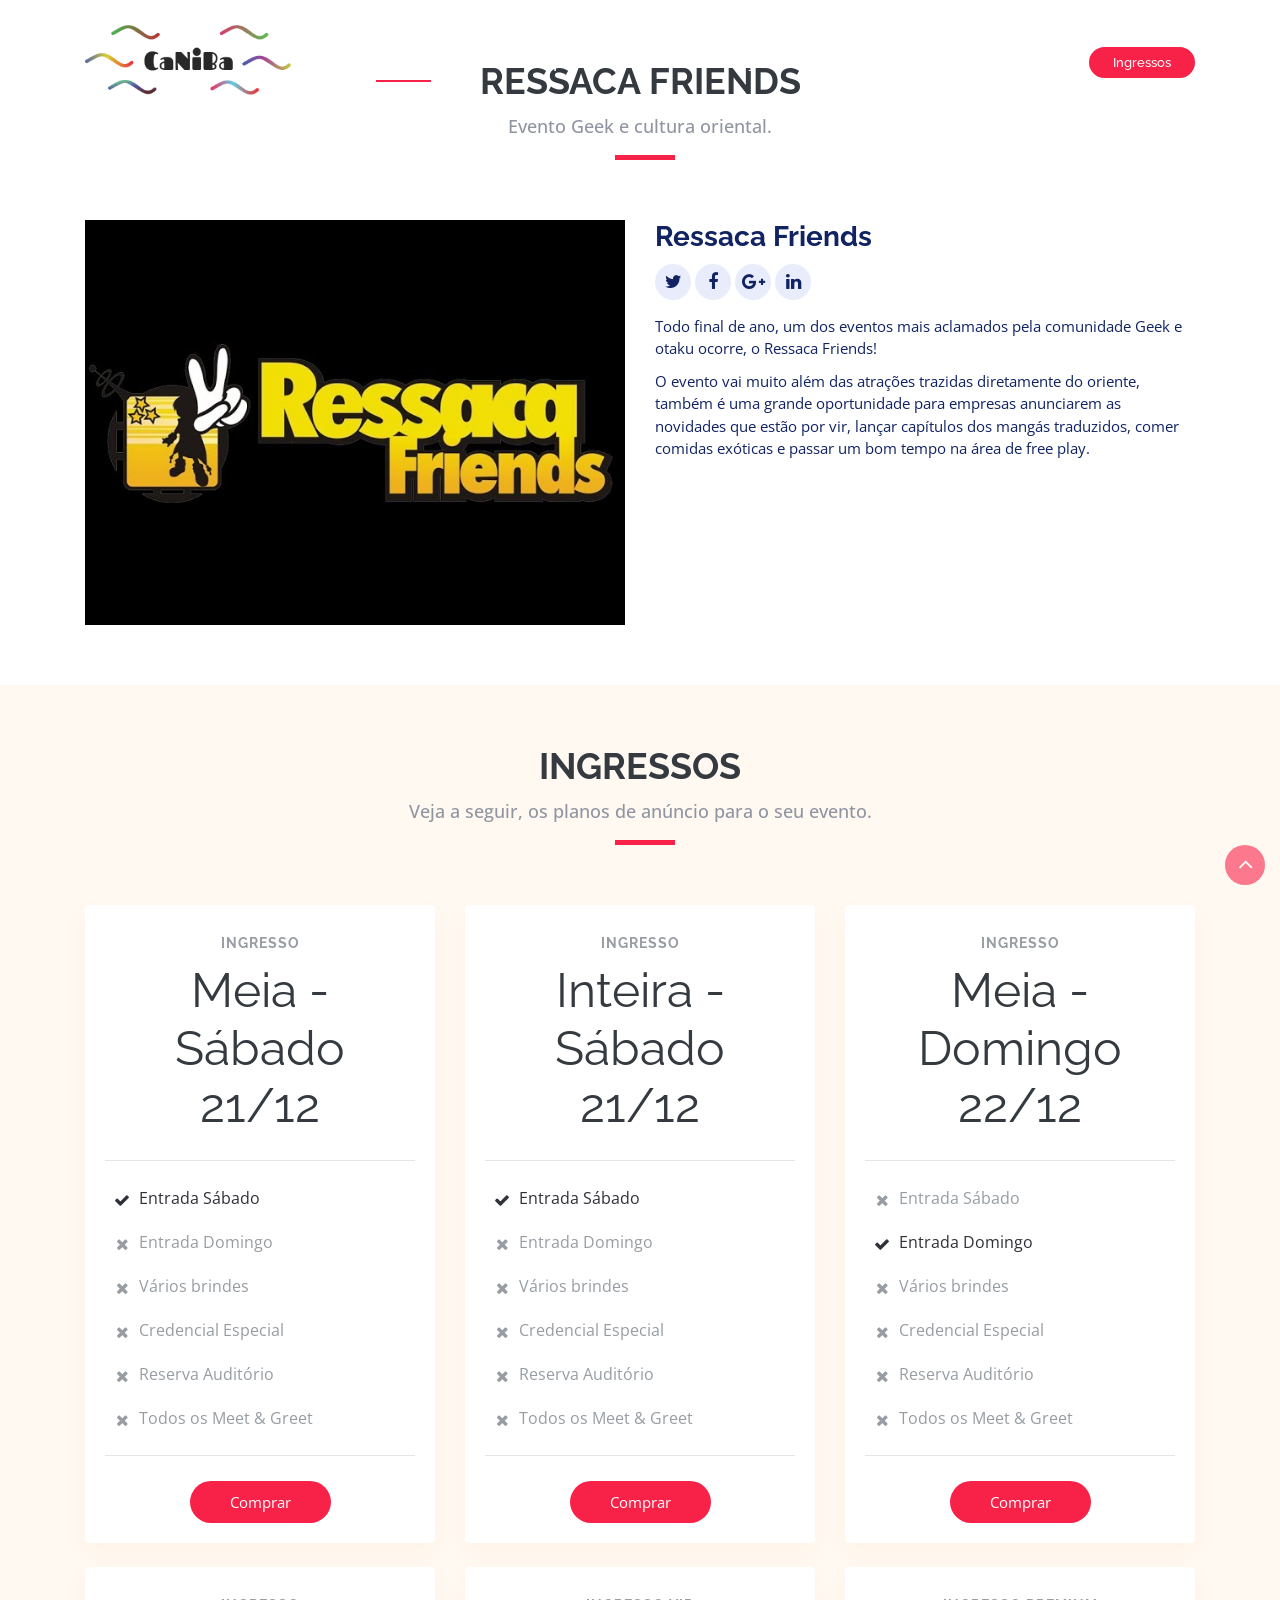
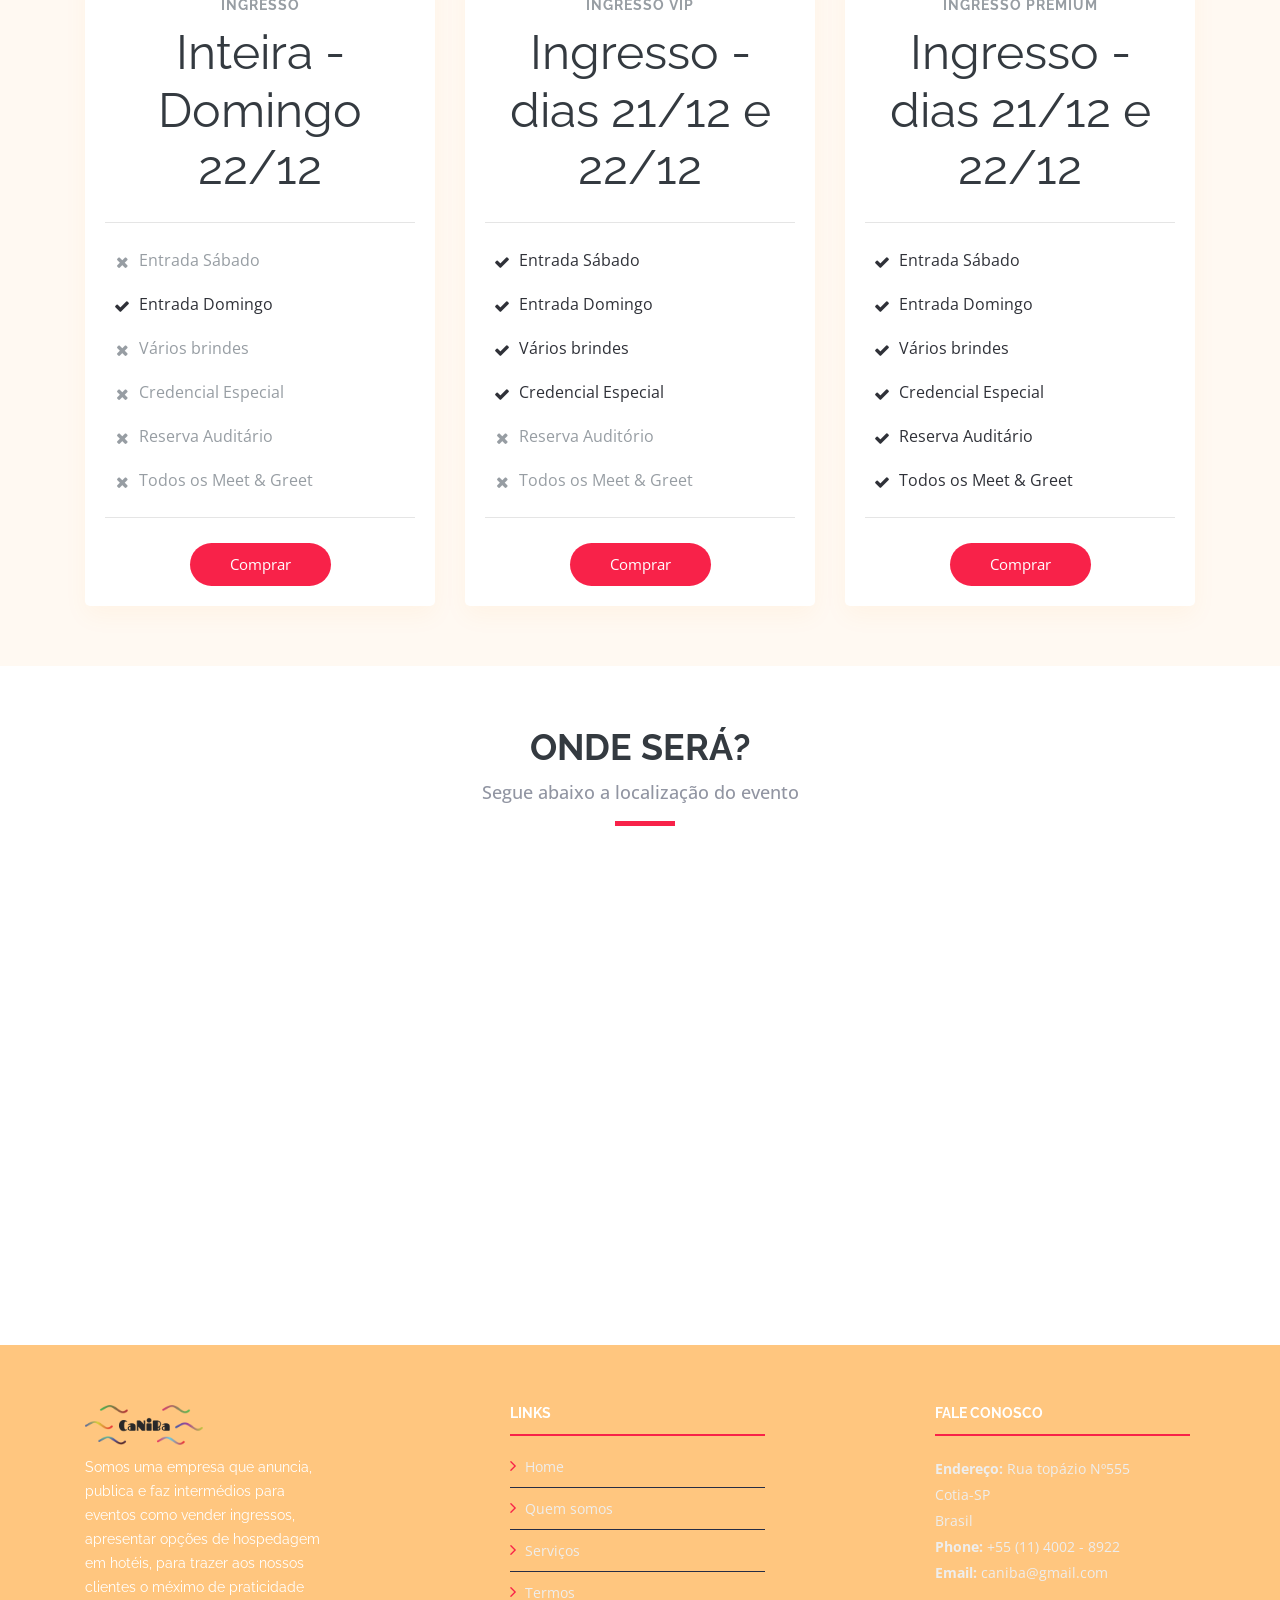
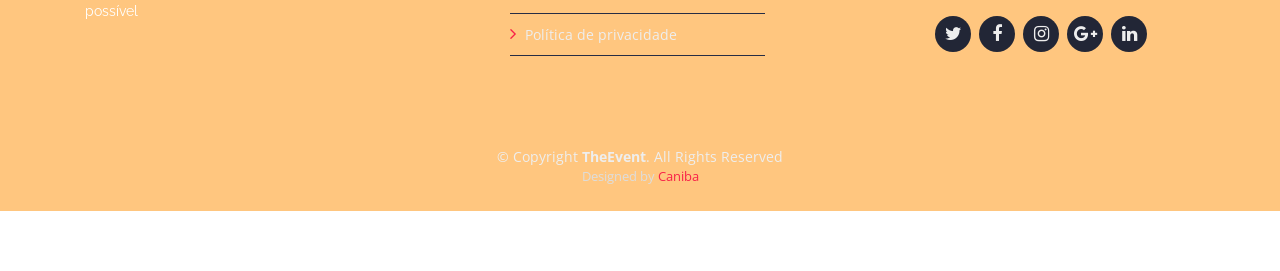
==== commit dc337142: "v1.0 Site caniba finalizado!" ====
--- a/CanibaApplicationideia desing/public_html/event1.html
+++ b/CanibaApplicationideia desing/public_html/event1.html
@@ -50,15 +50,15 @@
 
                 <nav id="nav-menu-container">
                     <ul class="nav-menu">
-                        <li class="menu-active"><a href="#intro">Home</a></li>
-                        <li><a href="#about">Sobre</a></li>
-                        <li><a href="#speakers">Destaques</a></li>
-                        <li><a href="#schedule">Calendário</a></li>
+                      <li class="menu-active"><a href="index.html">Home</a></li>
+                        <li><a href="index.html#about">Sobre</a></li>
+                        <li><a href="index.html#speakers">Destaques</a></li>
+                        <li><a href="index.html#schedule">Calendário</a></li>
                         <li><a href="#venue">Endereço</a></li>
-                        <li><a href="#hotels">Hotéis</a></li>
-                        <li><a href="#gallery">Galeria</a></li>
-                        <li><a href="#supporters">Parcerias</a></li>
-                        <li><a href="#contact">Contatos</a></li>
+                        <li><a href="index.html#hotels">Hotéis</a></li>
+                        <li><a href="index.html#gallery">Galeria</a></li>
+                        <li><a href="index.html#supporters">Parcerias</a></li>
+                        <li><a href="index.html#contact">Contatos</a></li>
                         <li class="buy-tickets"><a href="#buy-tickets">Ingressos</a></li>
                     </ul>
                 </nav><!-- #nav-menu-container -->
@@ -333,10 +333,10 @@
                             <h4>Fale conosco</h4>
                             <p>
                                 <strong>Endereço:</strong> Rua topázio Nº555 <br>
-                                Cotia=SP<br>
+                                Cotia-SP<br>
                                 Brasil <br>
-                                <strong>Phone:</strong> +1 5589 55488 55<br>
-                                <strong>Email:</strong> info@example.com<br>
+                                <strong>Phone:</strong> +55 (11) 4002 - 8922<br>
+                                <strong>Email:</strong> caniba@gmail.com<br>
                             </p>
 
                             <div class="social-links">
@@ -364,7 +364,7 @@
                       Licensing information: https://bootstrapmade.com/license/
                       Purchase the pro version with working PHP/AJAX contact form: https://bootstrapmade.com/buy/?theme=TheEvent
                     -->
-                    Designed by <a href="https://bootstrapmade.com/">Caniba</a>
+                    Designed by <a href="">Caniba</a>
                 </div>
             </div>
         </footer><!-- #footer -->
